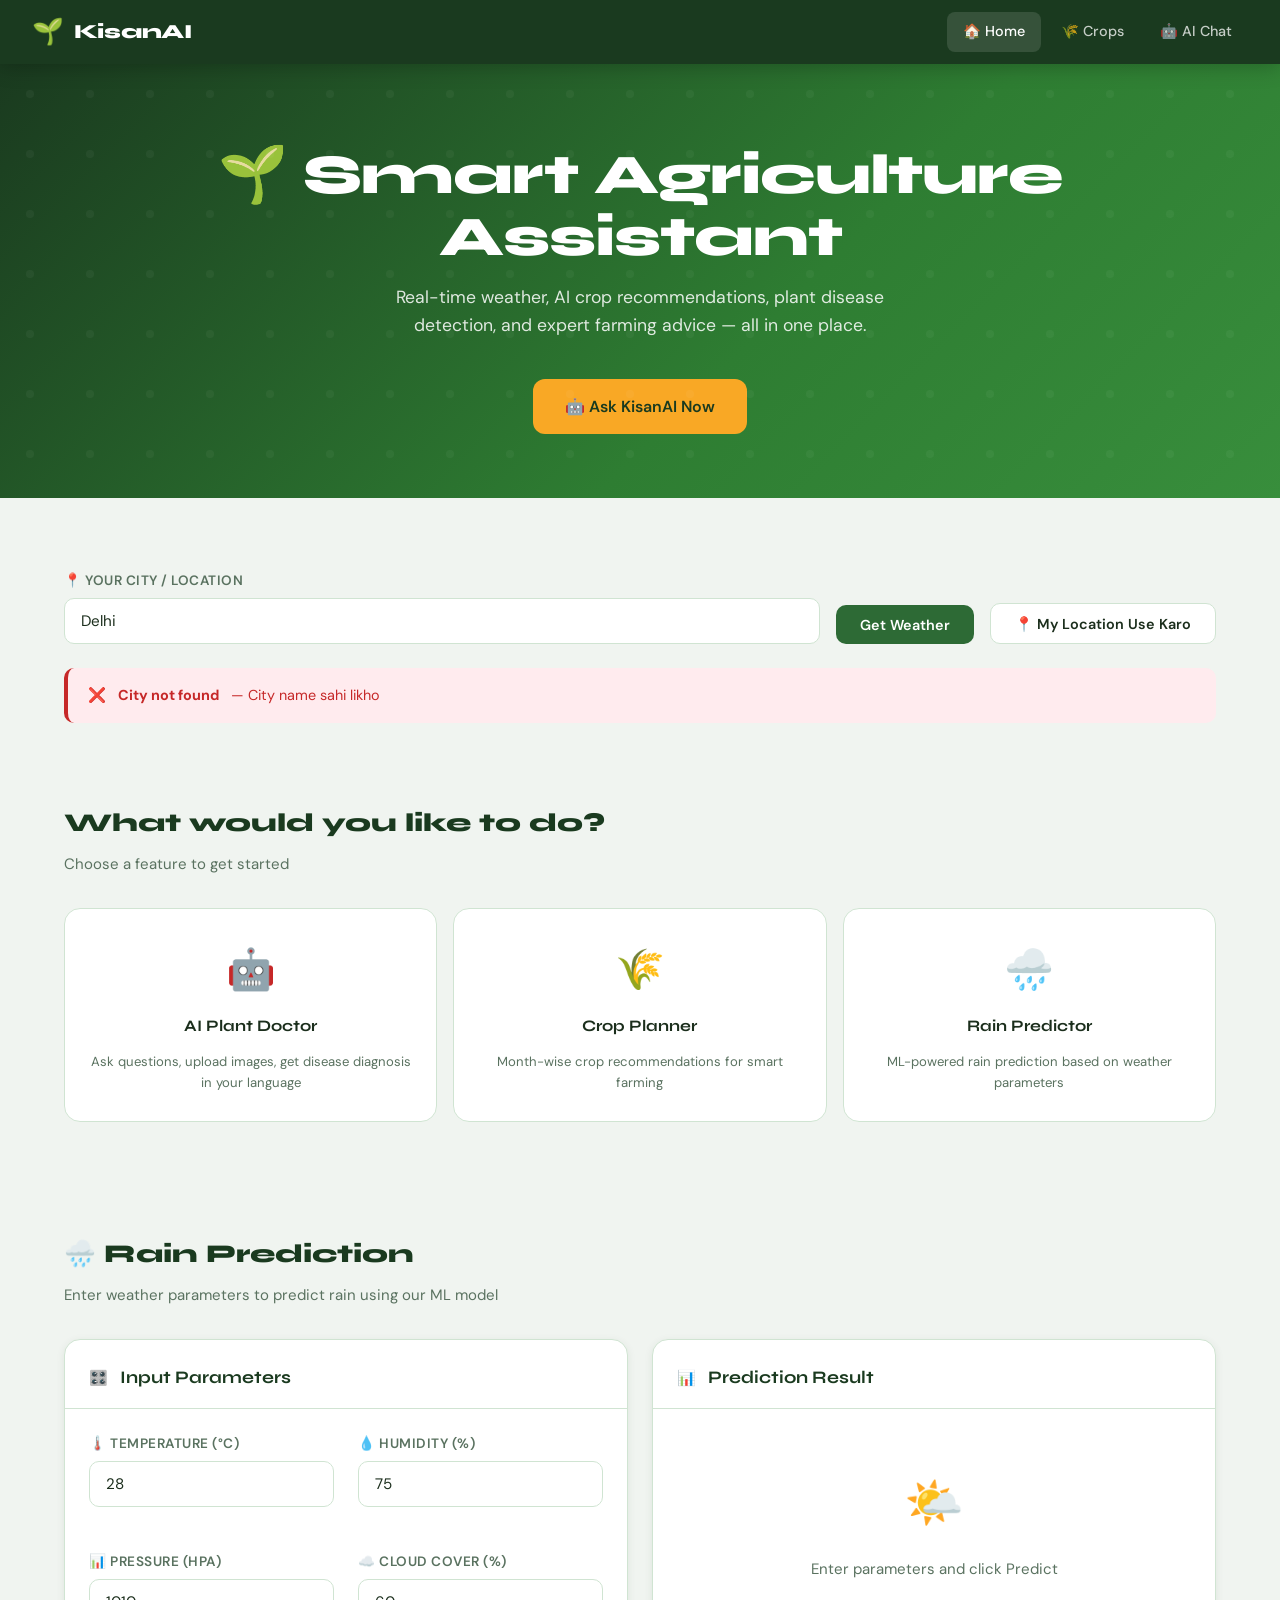
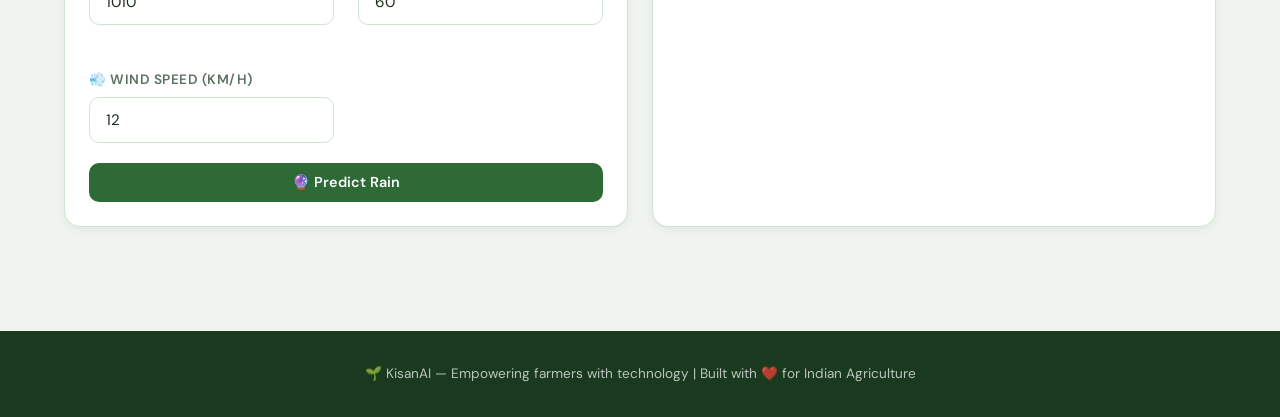
==== frontend/index.html @ 6144cc89 "updated weather api project" ====
<!DOCTYPE html>
<html lang="en">
<head>
  <meta charset="UTF-8" />
  <meta name="viewport" content="width=device-width, initial-scale=1.0" />
  <title>KisanAI — Smart Agriculture Assistant</title>
  <link rel="stylesheet" href="css/style.css" />
  <script src="config.js"></script>
  <style>
    .quick-actions { display: grid; grid-template-columns: repeat(auto-fit, minmax(220px, 1fr)); gap: 1rem; margin: 2rem 0; }
    .quick-action-card {
      background: var(--surface);
      border: 1px solid var(--border);
      border-radius: var(--radius);
      padding: 1.75rem 1.5rem;
      text-align: center;
      text-decoration: none;
      color: var(--text);
      transition: var(--transition);
      display: flex;
      flex-direction: column;
      align-items: center;
      gap: 0.75rem;
    }
    .quick-action-card:hover { border-color: var(--green-bright); box-shadow: var(--shadow-md); transform: translateY(-4px); }
    .quick-action-icon { font-size: 2.5rem; }
    .quick-action-title { font-family: 'Syne', sans-serif; font-weight: 700; font-size: 1rem; }
    .quick-action-desc { font-size: 0.82rem; color: var(--text-muted); }
  </style>
</head>
<body>

<!-- NAV -->
<nav class="nav">
  <a href="index.html" class="nav-brand">
    <span class="logo-icon">🌱</span>
    KisanAI
  </a>
  <ul class="nav-links">
    <li><a href="index.html" class="active">🏠 Home</a></li>
    <li><a href="crop.html">🌾 Crops</a></li>
    <li><a href="chatbot.html">🤖 AI Chat</a></li>
  </ul>
</nav>

<!-- HERO -->
<div class="hero">
  <h1>🌱 Smart Agriculture<br>Assistant</h1>
  <p>Real-time weather, AI crop recommendations, plant disease detection, and expert farming advice — all in one place.</p>
  <a href="chatbot.html" class="btn btn-gold btn-lg">🤖 Ask KisanAI Now</a>
</div>

<!-- MAIN CONTENT -->
<main class="container" style="padding-top: 2rem;">

  <!-- WEATHER SEARCH -->
  <section>
    <div style="display:flex; gap:1rem; align-items:flex-end; flex-wrap:wrap; margin-bottom:1.5rem;">
      <div style="flex:1; min-width:220px;">
        <label class="form-label">📍 Your City / Location</label>
        <input type="text" class="form-control" id="cityInput" placeholder="Enter city name..." value="Delhi" />
      </div>
      <button class="btn btn-primary" onclick="loadWeather()">Get Weather</button>
      <button class="btn btn-secondary" id="locationBtn" onclick="getLocationAndRecommend()" style="display:flex; align-items:center; gap:6px;">
        📍 My Location Use Karo
      </button>
    </div>
    <div id="weatherDisplay"></div>
  </section>

  <!-- LOCATION BASED CROP RECOMMENDATION -->
  <section id="cropRecoSection" style="display:none;">
    <div id="cropRecoBox"></div>
  </section>

  <!-- QUICK ACTIONS -->
  <section>
    <h2 class="section-title">What would you like to do?</h2>
    <p class="section-sub">Choose a feature to get started</p>
    <div class="quick-actions">
      <a href="chatbot.html" class="quick-action-card fade-in-delay-1">
        <span class="quick-action-icon">🤖</span>
        <span class="quick-action-title">AI Plant Doctor</span>
        <span class="quick-action-desc">Ask questions, upload images, get disease diagnosis in your language</span>
      </a>
      <a href="crop.html" class="quick-action-card fade-in-delay-2">
        <span class="quick-action-icon">🌾</span>
        <span class="quick-action-title">Crop Planner</span>
        <span class="quick-action-desc">Month-wise crop recommendations for smart farming</span>
      </a>
      <div class="quick-action-card fade-in-delay-3" onclick="scrollToRain()" style="cursor:pointer;">
        <span class="quick-action-icon">🌧️</span>
        <span class="quick-action-title">Rain Predictor</span>
        <span class="quick-action-desc">ML-powered rain prediction based on weather parameters</span>
      </div>
    </div>
  </section>

  <!-- RAIN PREDICTION -->
  <section id="rainSection">
    <h2 class="section-title">🌧️ Rain Prediction</h2>
    <p class="section-sub">Enter weather parameters to predict rain using our ML model</p>
    <div class="grid-2">
      <div class="card">
        <div class="card-header"><span>🎛️</span><h2>Input Parameters</h2></div>
        <div class="card-body">
          <div class="grid-2">
            <div class="form-group">
              <label class="form-label">🌡️ Temperature (°C)</label>
              <input type="number" class="form-control" id="rainTemp" value="28" min="-20" max="60" />
            </div>
            <div class="form-group">
              <label class="form-label">💧 Humidity (%)</label>
              <input type="number" class="form-control" id="rainHumidity" value="75" min="0" max="100" />
            </div>
            <div class="form-group">
              <label class="form-label">📊 Pressure (hPa)</label>
              <input type="number" class="form-control" id="rainPressure" value="1010" min="900" max="1100" />
            </div>
            <div class="form-group">
              <label class="form-label">☁️ Cloud Cover (%)</label>
              <input type="number" class="form-control" id="rainCloud" value="60" min="0" max="100" />
            </div>
            <div class="form-group">
              <label class="form-label">💨 Wind Speed (km/h)</label>
              <input type="number" class="form-control" id="rainWind" value="12" min="0" max="200" />
            </div>
          </div>
          <button class="btn btn-primary" style="width:100%;" onclick="predictRain()">
            🔮 Predict Rain
          </button>
        </div>
      </div>

      <div class="card">
        <div class="card-header"><span>📊</span><h2>Prediction Result</h2></div>
        <div class="card-body" id="rainResult">
          <div class="loading-overlay" style="padding:2rem; color:var(--text-muted);">
            <span style="font-size:3rem;">🌤️</span>
            <p>Enter parameters and click Predict</p>
          </div>
        </div>
      </div>
    </div>
  </section>

</main>

<footer class="footer">
  <p>🌱 KisanAI — Empowering farmers with technology | Built with ❤️ for Indian Agriculture</p>
</footer>

<script src="js/weather.js"></script>
<script src="js/rain.js"></script>
<script>
  // Load default weather on page load
  loadWeather();

  function scrollToRain() {
    document.getElementById('rainSection').scrollIntoView({ behavior: 'smooth' });
  }
</script>
</body>
</html>
---- frontend/css/style.css ----
/* ===== AGRO WEATHER AI — GLOBAL STYLES ===== */
@import url('https://fonts.googleapis.com/css2?family=Syne:wght@400;600;700;800&family=DM+Sans:wght@300;400;500;600&display=swap');

:root {
  --green-deep:    #1a3a1f;
  --green-mid:     #2d6a35;
  --green-bright:  #4caf50;
  --green-light:   #81c784;
  --green-pale:    #e8f5e9;
  --earth:         #8d6e63;
  --earth-light:   #d7ccc8;
  --sky:           #1565c0;
  --sky-light:     #e3f2fd;
  --gold:          #f9a825;
  --gold-light:    #fff8e1;
  --red:           #c62828;
  --bg:            #f0f4f0;
  --surface:       #ffffff;
  --surface2:      #f7faf7;
  --text:          #1b2e1c;
  --text-muted:    #5a7260;
  --border:        #d0e4d2;
  --shadow-sm:     0 2px 8px rgba(30,60,30,0.08);
  --shadow-md:     0 4px 20px rgba(30,60,30,0.12);
  --shadow-lg:     0 8px 40px rgba(30,60,30,0.16);
  --radius:        16px;
  --radius-sm:     10px;
  --radius-xl:     28px;
  --transition:    0.25s cubic-bezier(0.4, 0, 0.2, 1);
}

*, *::before, *::after { box-sizing: border-box; margin: 0; padding: 0; }

html { scroll-behavior: smooth; }

body {
  font-family: 'DM Sans', sans-serif;
  background: var(--bg);
  color: var(--text);
  min-height: 100vh;
  font-size: 15px;
  line-height: 1.6;
}

/* ===== NAV ===== */
.nav {
  background: var(--green-deep);
  padding: 0 2rem;
  display: flex;
  align-items: center;
  justify-content: space-between;
  height: 64px;
  position: sticky;
  top: 0;
  z-index: 100;
  box-shadow: 0 2px 20px rgba(0,0,0,0.25);
}

.nav-brand {
  display: flex;
  align-items: center;
  gap: 10px;
  text-decoration: none;
  color: #fff;
  font-family: 'Syne', sans-serif;
  font-weight: 800;
  font-size: 1.25rem;
  letter-spacing: -0.3px;
}

.nav-brand .logo-icon { font-size: 1.6rem; }

.nav-links {
  display: flex;
  gap: 0.25rem;
  list-style: none;
}

.nav-links a {
  color: rgba(255,255,255,0.75);
  text-decoration: none;
  padding: 0.5rem 1rem;
  border-radius: 8px;
  font-size: 0.9rem;
  font-weight: 500;
  display: flex;
  align-items: center;
  gap: 6px;
  transition: var(--transition);
}

.nav-links a:hover,
.nav-links a.active {
  color: #fff;
  background: rgba(255,255,255,0.12);
}

/* ===== HERO ===== */
.hero {
  background: linear-gradient(135deg, var(--green-deep) 0%, #2e7d32 60%, #388e3c 100%);
  color: white;
  padding: 5rem 2rem 4rem;
  text-align: center;
  position: relative;
  overflow: hidden;
}

.hero::before {
  content: '';
  position: absolute;
  inset: 0;
  background: url("data:image/svg+xml,%3Csvg width='60' height='60' viewBox='0 0 60 60' xmlns='http://www.w3.org/2000/svg'%3E%3Cg fill='none' fill-rule='evenodd'%3E%3Cg fill='%23ffffff' fill-opacity='0.04'%3E%3Ccircle cx='30' cy='30' r='4'/%3E%3C/g%3E%3C/g%3E%3C/svg%3E");
  pointer-events: none;
}

.hero h1 {
  font-family: 'Syne', sans-serif;
  font-size: clamp(2rem, 5vw, 3.5rem);
  font-weight: 800;
  line-height: 1.1;
  margin-bottom: 1rem;
  letter-spacing: -1px;
}

.hero p {
  font-size: 1.1rem;
  opacity: 0.85;
  max-width: 560px;
  margin: 0 auto 2.5rem;
}

/* ===== CARDS ===== */
.card {
  background: var(--surface);
  border-radius: var(--radius);
  box-shadow: var(--shadow-sm);
  border: 1px solid var(--border);
  overflow: hidden;
  transition: var(--transition);
}

.card:hover { box-shadow: var(--shadow-md); transform: translateY(-2px); }

.card-header {
  padding: 1.5rem 1.5rem 1rem;
  border-bottom: 1px solid var(--border);
  display: flex;
  align-items: center;
  gap: 0.75rem;
}

.card-header h2 {
  font-family: 'Syne', sans-serif;
  font-size: 1.1rem;
  font-weight: 700;
  color: var(--green-deep);
}

.card-body { padding: 1.5rem; }

/* ===== BUTTONS ===== */
.btn {
  display: inline-flex;
  align-items: center;
  justify-content: center;
  gap: 8px;
  padding: 0.65rem 1.5rem;
  border-radius: 10px;
  border: none;
  cursor: pointer;
  font-family: 'DM Sans', sans-serif;
  font-size: 0.9rem;
  font-weight: 600;
  transition: var(--transition);
  text-decoration: none;
}

.btn-primary {
  background: var(--green-mid);
  color: white;
}
.btn-primary:hover { background: var(--green-deep); transform: translateY(-1px); }

.btn-secondary {
  background: var(--surface);
  color: var(--text);
  border: 1.5px solid var(--border);
}
.btn-secondary:hover { border-color: var(--green-bright); color: var(--green-mid); }

.btn-danger {
  background: var(--red);
  color: white;
}
.btn-danger:hover { background: #b71c1c; }

.btn-gold {
  background: var(--gold);
  color: var(--green-deep);
}
.btn-gold:hover { background: #f57f17; }

.btn-lg { padding: 0.9rem 2rem; font-size: 1rem; border-radius: 12px; }
.btn-sm { padding: 0.4rem 1rem; font-size: 0.8rem; }
.btn-icon { padding: 0.6rem; border-radius: 8px; }

.btn:disabled { opacity: 0.5; cursor: not-allowed; transform: none !important; }

/* ===== GRID ===== */
.container { max-width: 1200px; margin: 0 auto; padding: 0 1.5rem; }
.grid-2 { display: grid; grid-template-columns: 1fr 1fr; gap: 1.5rem; }
.grid-3 { display: grid; grid-template-columns: repeat(3, 1fr); gap: 1.5rem; }
.grid-4 { display: grid; grid-template-columns: repeat(4, 1fr); gap: 1.25rem; }

@media (max-width: 900px) {
  .grid-3 { grid-template-columns: 1fr 1fr; }
  .grid-4 { grid-template-columns: 1fr 1fr; }
}
@media (max-width: 640px) {
  .grid-2, .grid-3, .grid-4 { grid-template-columns: 1fr; }
  .nav-links { display: none; }
}

/* ===== BADGES ===== */
.badge {
  display: inline-flex;
  align-items: center;
  gap: 4px;
  padding: 3px 10px;
  border-radius: 20px;
  font-size: 0.75rem;
  font-weight: 600;
}

.badge-green  { background: var(--green-pale); color: var(--green-mid); }
.badge-blue   { background: var(--sky-light);  color: var(--sky); }
.badge-gold   { background: var(--gold-light); color: #795548; }
.badge-red    { background: #ffebee;           color: var(--red); }

/* ===== WEATHER WIDGET ===== */
.weather-big {
  background: linear-gradient(135deg, #1565c0, #0d47a1);
  color: white;
  border-radius: var(--radius-xl);
  padding: 2rem;
  display: flex;
  gap: 2rem;
  align-items: center;
}

.weather-big .temp {
  font-family: 'Syne', sans-serif;
  font-size: 4rem;
  font-weight: 800;
  line-height: 1;
}

.weather-stats { display: flex; gap: 1rem; flex-wrap: wrap; margin-top: 1rem; }

.weather-stat {
  background: rgba(255,255,255,0.15);
  border-radius: 10px;
  padding: 0.5rem 1rem;
  font-size: 0.85rem;
  display: flex;
  align-items: center;
  gap: 6px;
}

/* ===== CROP CARD ===== */
.crop-card {
  background: var(--surface);
  border-radius: var(--radius);
  padding: 1.5rem;
  border: 1px solid var(--border);
  transition: var(--transition);
  cursor: pointer;
}

.crop-card:hover {
  border-color: var(--green-bright);
  box-shadow: var(--shadow-md);
  transform: translateY(-3px);
}

.crop-emoji { font-size: 3rem; display: block; margin-bottom: 0.75rem; }
.crop-name { font-family: 'Syne', sans-serif; font-size: 1.1rem; font-weight: 700; }
.crop-meta { color: var(--text-muted); font-size: 0.85rem; margin-top: 0.5rem; }

/* ===== FORMS ===== */
.form-group { margin-bottom: 1.25rem; }
.form-label { display: block; font-size: 0.85rem; font-weight: 600; color: var(--text-muted); margin-bottom: 0.4rem; text-transform: uppercase; letter-spacing: 0.5px; }

.form-control {
  width: 100%;
  padding: 0.75rem 1rem;
  border: 1.5px solid var(--border);
  border-radius: 10px;
  font-family: 'DM Sans', sans-serif;
  font-size: 0.95rem;
  background: var(--surface);
  color: var(--text);
  transition: var(--transition);
  outline: none;
}

.form-control:focus { border-color: var(--green-bright); box-shadow: 0 0 0 3px rgba(76,175,80,0.15); }

select.form-control { cursor: pointer; }

/* ===== ALERTS ===== */
.alert {
  padding: 1rem 1.25rem;
  border-radius: 10px;
  font-size: 0.9rem;
  display: flex;
  align-items: flex-start;
  gap: 0.75rem;
  margin-bottom: 1rem;
}

.alert-success { background: var(--green-pale); color: var(--green-deep); border-left: 4px solid var(--green-bright); }
.alert-info    { background: var(--sky-light);  color: #0d47a1; border-left: 4px solid var(--sky); }
.alert-warning { background: var(--gold-light); color: #4e342e; border-left: 4px solid var(--gold); }
.alert-danger  { background: #ffebee; color: var(--red); border-left: 4px solid var(--red); }

/* ===== LOADING ===== */
.spinner {
  width: 22px; height: 22px;
  border: 2.5px solid rgba(76,175,80,0.3);
  border-top-color: var(--green-bright);
  border-radius: 50%;
  animation: spin 0.7s linear infinite;
}

@keyframes spin { to { transform: rotate(360deg); } }

.loading-overlay {
  display: flex;
  flex-direction: column;
  align-items: center;
  justify-content: center;
  gap: 1rem;
  padding: 3rem;
  color: var(--text-muted);
}

/* ===== STAT BOX ===== */
.stat-box {
  background: var(--surface);
  border-radius: var(--radius);
  padding: 1.5rem;
  text-align: center;
  border: 1px solid var(--border);
}

.stat-value { font-family: 'Syne', sans-serif; font-size: 2rem; font-weight: 800; color: var(--green-mid); line-height: 1; }
.stat-label { font-size: 0.8rem; color: var(--text-muted); font-weight: 500; margin-top: 0.25rem; text-transform: uppercase; letter-spacing: 0.5px; }

/* ===== SECTION ===== */
section { padding: 2.5rem 0; }
.section-title { font-family: 'Syne', sans-serif; font-size: 1.6rem; font-weight: 800; color: var(--green-deep); margin-bottom: 0.5rem; }
.section-sub { color: var(--text-muted); margin-bottom: 2rem; }

/* ===== PROGRESS BAR ===== */
.progress { height: 10px; background: var(--border); border-radius: 99px; overflow: hidden; }
.progress-bar { height: 100%; background: var(--green-bright); border-radius: 99px; transition: width 0.6s ease; }
.progress-bar.rain { background: var(--sky); }

/* ===== FOOTER ===== */
.footer {
  background: var(--green-deep);
  color: rgba(255,255,255,0.7);
  text-align: center;
  padding: 2rem;
  font-size: 0.85rem;
  margin-top: 4rem;
}

.footer a { color: var(--green-light); text-decoration: none; }

/* ===== ANIMATIONS ===== */
@keyframes fadeInUp {
  from { opacity: 0; transform: translateY(20px); }
  to   { opacity: 1; transform: translateY(0); }
}

.fade-in { animation: fadeInUp 0.5s ease forwards; }
.fade-in-delay-1 { animation-delay: 0.1s; opacity: 0; animation-fill-mode: forwards; animation-name: fadeInUp; animation-duration: 0.5s; }
.fade-in-delay-2 { animation-delay: 0.2s; opacity: 0; animation-fill-mode: forwards; animation-name: fadeInUp; animation-duration: 0.5s; }
.fade-in-delay-3 { animation-delay: 0.3s; opacity: 0; animation-fill-mode: forwards; animation-name: fadeInUp; animation-duration: 0.5s; }

/* ===== CHATBOT SPECIFIC ===== */
.chat-container {
  display: flex;
  height: calc(100vh - 64px);
  overflow: hidden;
}

.chat-sidebar {
  width: 280px;
  background: var(--green-deep);
  color: white;
  padding: 1.5rem;
  overflow-y: auto;
  flex-shrink: 0;
}

.chat-main {
  flex: 1;
  display: flex;
  flex-direction: column;
  overflow: hidden;
}

.chat-messages {
  flex: 1;
  overflow-y: auto;
  padding: 1.5rem;
  display: flex;
  flex-direction: column;
  gap: 1rem;
}

.message {
  display: flex;
  gap: 0.75rem;
  align-items: flex-start;
  animation: fadeInUp 0.3s ease;
}

.message.user { flex-direction: row-reverse; }

.msg-avatar {
  width: 38px;
  height: 38px;
  border-radius: 50%;
  display: flex;
  align-items: center;
  justify-content: center;
  font-size: 1.1rem;
  flex-shrink: 0;
}

.msg-avatar.bot { background: var(--green-pale); }
.msg-avatar.user { background: var(--green-deep); }

.msg-bubble {
  max-width: 75%;
  padding: 0.85rem 1.1rem;
  border-radius: 18px;
  font-size: 0.92rem;
  line-height: 1.6;
  white-space: pre-wrap;
}

.message.bot .msg-bubble {
  background: var(--surface);
  border: 1px solid var(--border);
  border-top-left-radius: 4px;
}

.message.user .msg-bubble {
  background: var(--green-mid);
  color: white;
  border-top-right-radius: 4px;
}

.chat-input-area {
  padding: 1rem 1.5rem;
  background: var(--surface);
  border-top: 1px solid var(--border);
}

.chat-input-row {
  display: flex;
  gap: 0.75rem;
  align-items: flex-end;
}

.chat-input {
  flex: 1;
  resize: none;
  min-height: 44px;
  max-height: 120px;
  padding: 0.75rem 1rem;
  border: 1.5px solid var(--border);
  border-radius: 12px;
  font-family: 'DM Sans', sans-serif;
  font-size: 0.95rem;
  outline: none;
  transition: var(--transition);
}

.chat-input:focus { border-color: var(--green-bright); box-shadow: 0 0 0 3px rgba(76,175,80,0.15); }

.img-preview {
  width: 60px;
  height: 60px;
  object-fit: cover;
  border-radius: 8px;
  border: 2px solid var(--green-bright);
}

.img-preview-wrap {
  position: relative;
  display: inline-block;
}

.img-preview-wrap .remove-btn {
  position: absolute;
  top: -6px;
  right: -6px;
  width: 20px;
  height: 20px;
  background: var(--red);
  color: white;
  border: none;
  border-radius: 50%;
  font-size: 0.7rem;
  cursor: pointer;
  display: flex;
  align-items: center;
  justify-content: center;
}

.recording-indicator {
  display: flex;
  align-items: center;
  gap: 6px;
  color: var(--red);
  font-size: 0.85rem;
  font-weight: 600;
}

.recording-dot {
  width: 8px;
  height: 8px;
  background: var(--red);
  border-radius: 50%;
  animation: pulse 1s ease infinite;
}

@keyframes pulse {
  0%, 100% { opacity: 1; }
  50% { opacity: 0; }
}

/* Rain Gauge */
.rain-gauge {
  text-align: center;
  padding: 2rem;
}

.gauge-circle {
  width: 140px;
  height: 140px;
  border-radius: 50%;
  background: conic-gradient(var(--sky) var(--pct, 0deg), var(--border) 0deg);
  display: flex;
  align-items: center;
  justify-content: center;
  margin: 0 auto 1rem;
  position: relative;
}

.gauge-circle::after {
  content: '';
  position: absolute;
  width: 100px;
  height: 100px;
  background: var(--surface);
  border-radius: 50%;
}

.gauge-pct {
  position: relative;
  z-index: 1;
  font-family: 'Syne', sans-serif;
  font-size: 1.6rem;
  font-weight: 800;
  color: var(--sky);
}
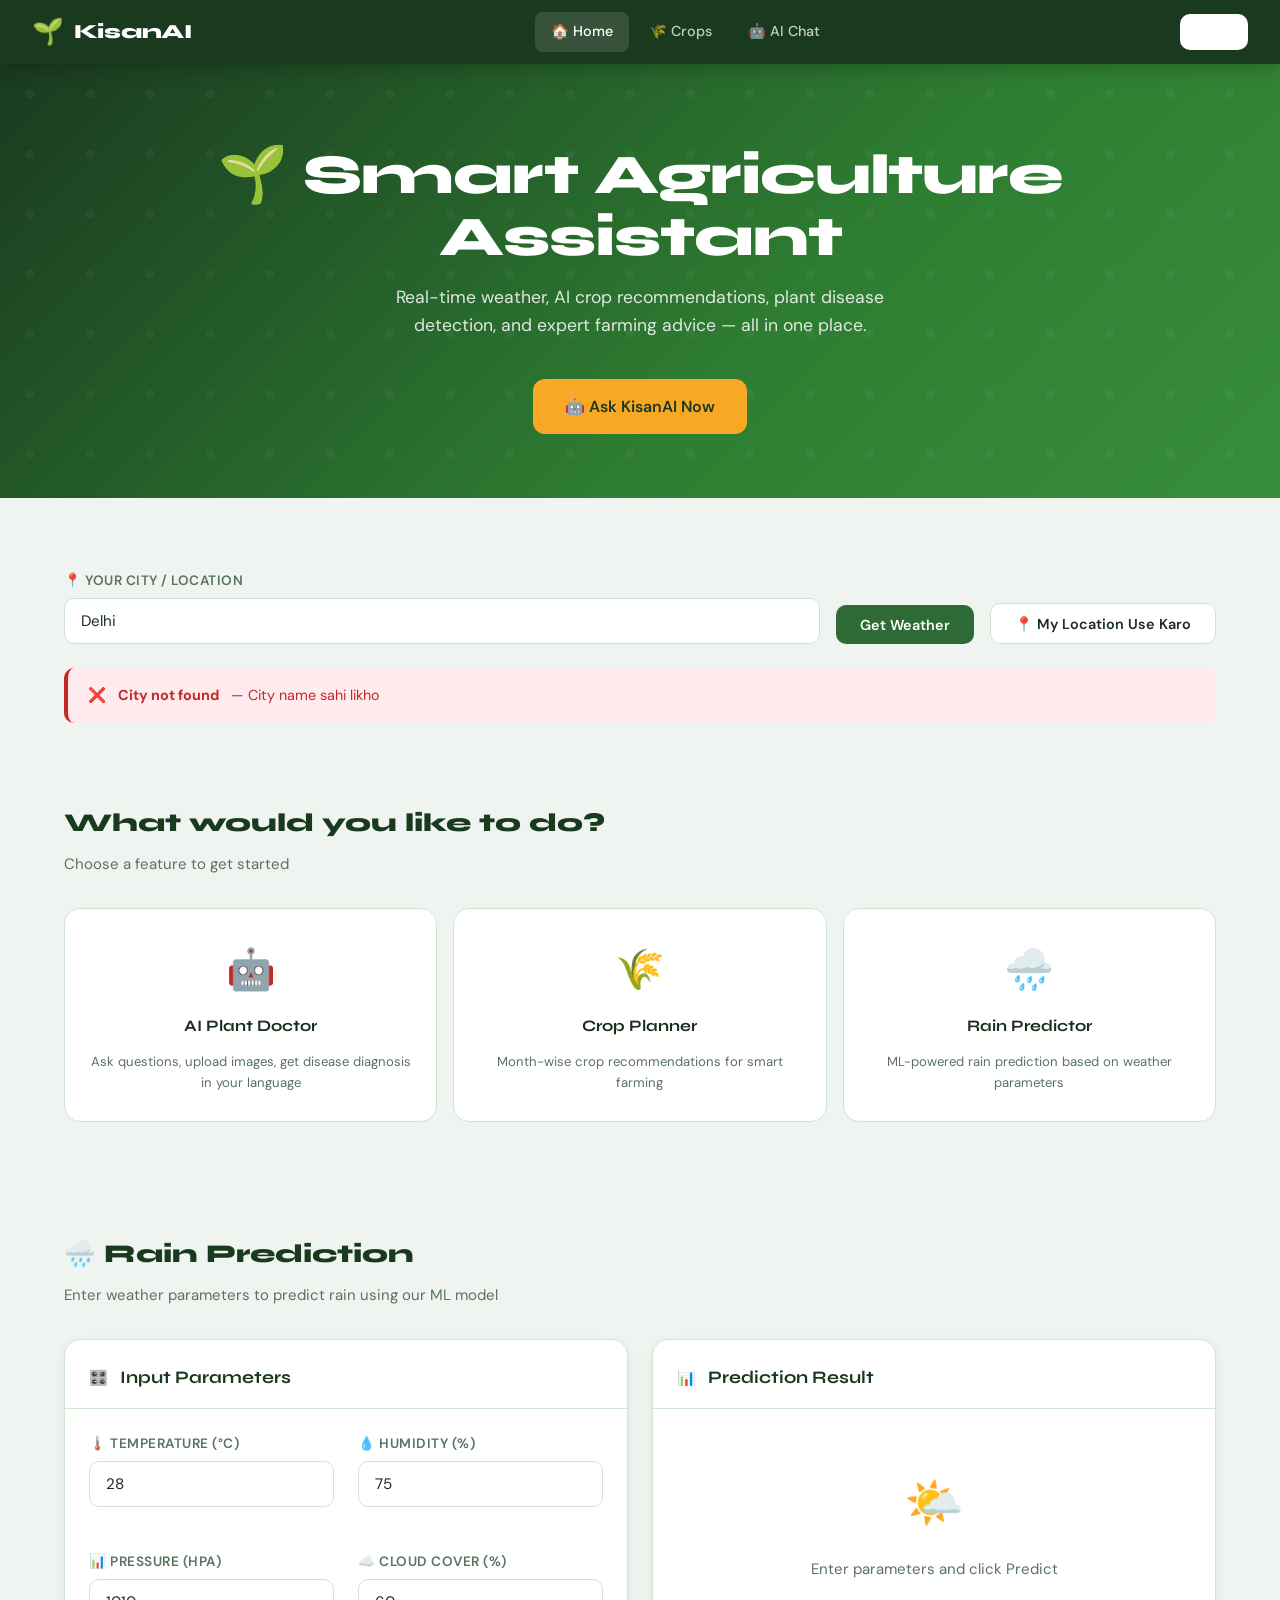
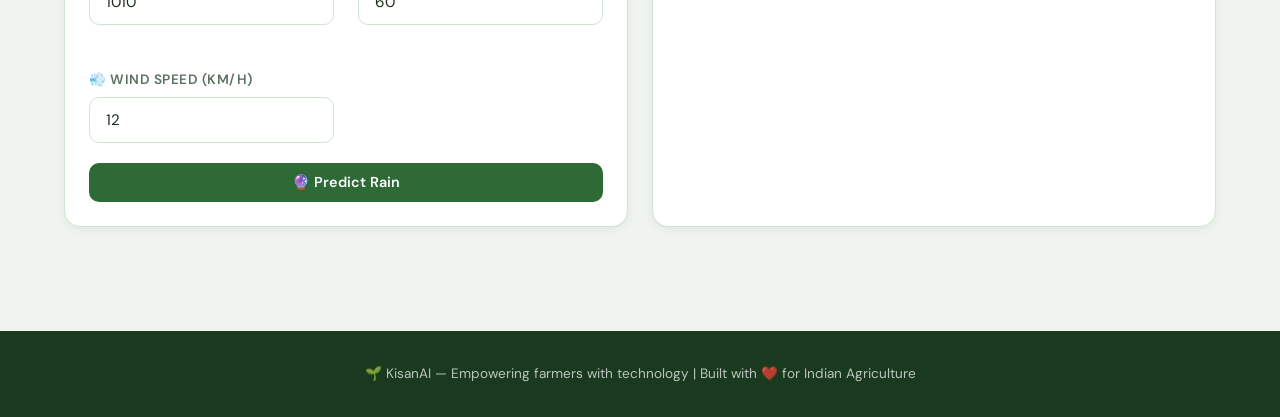
==== commit aaab69ef: "Update index.html" ====
--- a/frontend/index.html
+++ b/frontend/index.html
@@ -40,7 +40,12 @@
     <li><a href="index.html" class="active">🏠 Home</a></li>
     <li><a href="crop.html">🌾 Crops</a></li>
     <li><a href="chatbot.html">🤖 AI Chat</a></li>
+    <li id="gwmNavLink" style="display:none;"><a href="grow.html">🌱 Grow With Me</a></li>
   </ul>
+  <div id="authNavArea" style="display:flex;gap:0.5rem;align-items:center;">
+    <a href="login.html" id="loginNavBtn" class="btn btn-secondary btn-sm" style="color:white;border-color:rgba(255,255,255,0.3);">Login</a>
+    <div id="userNavChip" style="display:none;background:rgba(255,255,255,0.15);border-radius:20px;padding:0.35rem 0.85rem;font-size:0.82rem;color:white;"></div>
+  </div>
 </nav>
 
 <!-- HERO -->
@@ -92,6 +97,11 @@
         <span class="quick-action-icon">🌧️</span>
         <span class="quick-action-title">Rain Predictor</span>
         <span class="quick-action-desc">ML-powered rain prediction based on weather parameters</span>
+      </div>
+      <div id="gwmCard" style="display:none;" class="quick-action-card" onclick="window.location.href='grow.html'" style="cursor:pointer;">
+        <span class="quick-action-icon">🌱</span>
+        <span class="quick-action-title">Grow With Me</span>
+        <span class="quick-action-desc">Apna plant ugao, AI se guide lo, weekly health check karo!</span>
       </div>
     </div>
   </section>
@@ -153,12 +163,26 @@
 <script src="js/weather.js"></script>
 <script src="js/rain.js"></script>
 <script>
-  // Load default weather on page load
   loadWeather();
 
   function scrollToRain() {
     document.getElementById('rainSection').scrollIntoView({ behavior: 'smooth' });
   }
+
+  // Auth check for Grow With Me
+  (function() {
+    var user = JSON.parse(localStorage.getItem('kisanai_user') || 'null');
+    if (user) {
+      var gwmLink = document.getElementById('gwmNavLink');
+      var gwmCard = document.getElementById('gwmCard');
+      var loginBtn = document.getElementById('loginNavBtn');
+      var userChip = document.getElementById('userNavChip');
+      if (gwmLink) gwmLink.style.display = 'list-item';
+      if (gwmCard) gwmCard.style.display = 'flex';
+      if (loginBtn) loginBtn.style.display = 'none';
+      if (userChip) { userChip.style.display = 'block'; userChip.textContent = '👤 ' + user.name; }
+    }
+  })();
 </script>
 </body>
 </html>
